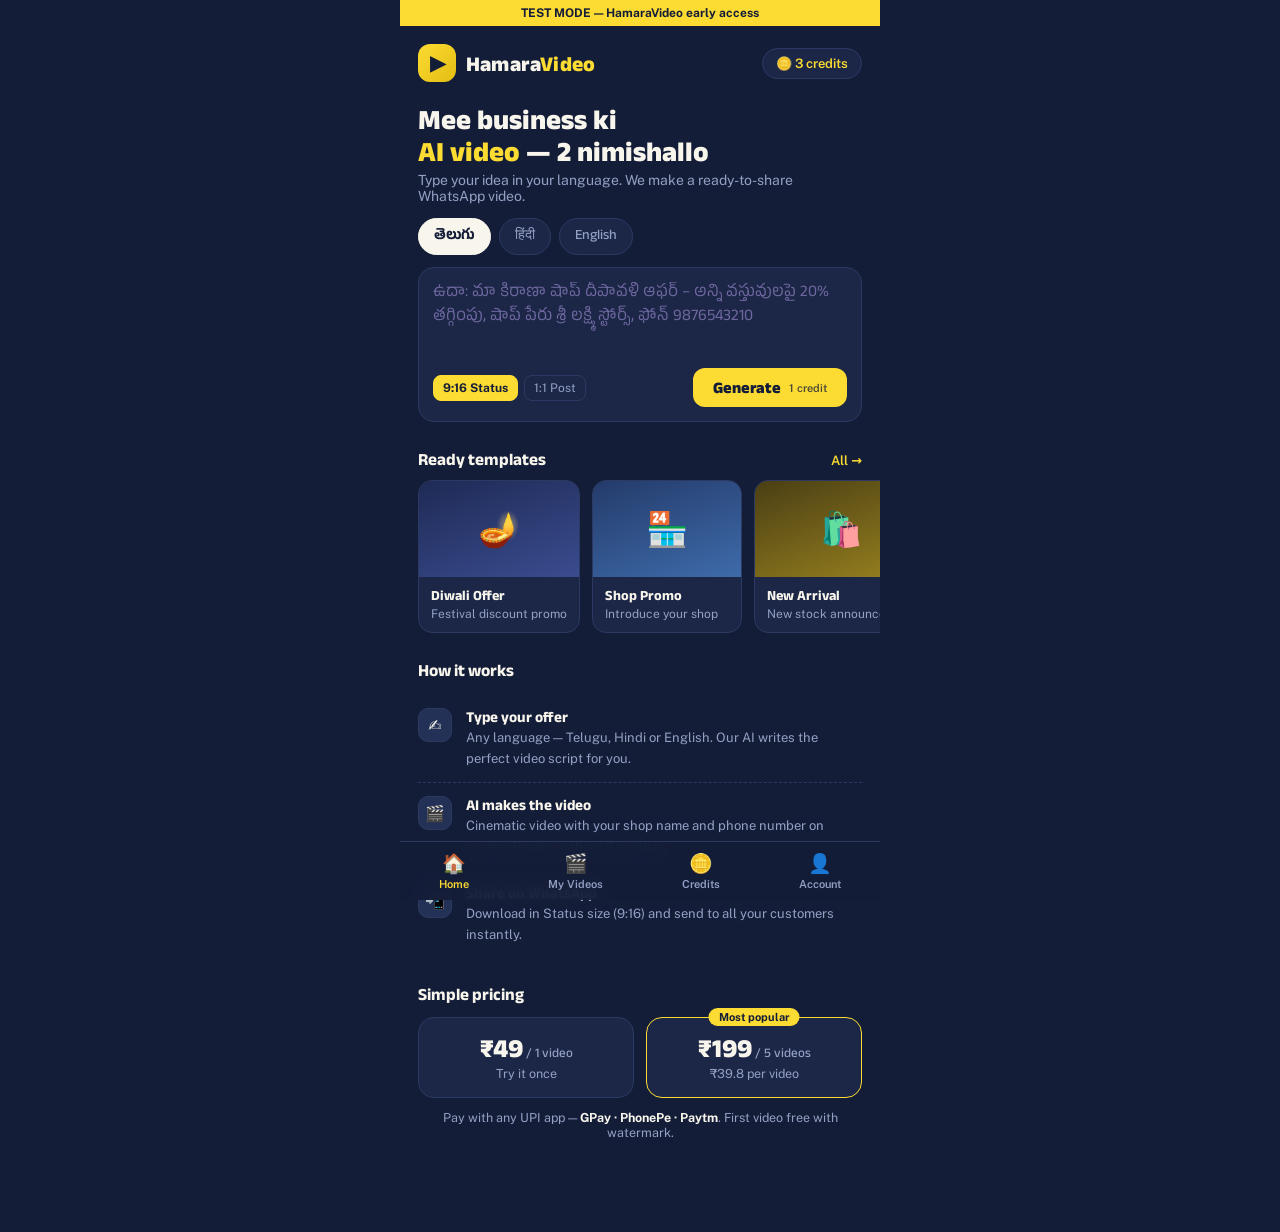
==== index.html @ abdea7fe "Wire real video generation: Fal.ai Kling proxy (submit/status), live UI flow with access gate" ====
<!DOCTYPE html>
<html lang="en">
<head>
<meta charset="UTF-8">
<meta name="viewport" content="width=device-width, initial-scale=1.0, viewport-fit=cover">
<title>HamaraVideo — AI videos for your business</title>
<meta name="description" content="Type in Telugu, Hindi or English. Get a ready promo video for your shop or festival offer. Pay per video with UPI.">
<link rel="preconnect" href="https://fonts.googleapis.com">
<link rel="preconnect" href="https://fonts.gstatic.com" crossorigin>
<link href="https://fonts.googleapis.com/css2?family=Anek+Latin:wght@500;700;800&family=Anek+Telugu:wght@500;700&family=Public+Sans:wght@400;500;600&display=swap" rel="stylesheet">
<style>
  :root{
    --ink:#141D38;        /* Big Stone */
    --card:#1C2747;       /* card surface */
    --card2:#243156;      /* raised surface */
    --marigold:#FCDB32;   /* Bright Sun - primary action */
    --rani:#FCDB32;       /* accent (Bright Sun) */
    --cream:#F8F6EC;      /* text on dark */
    --muted:#93A0C4;      /* secondary text */
    --line:#2C3A63;
    --radius:16px;
  }
  *{margin:0;padding:0;box-sizing:border-box}
  html{scroll-behavior:smooth}
  body{
    font-family:'Public Sans',system-ui,sans-serif;
    background:var(--ink);
    color:var(--cream);
    min-height:100vh;
    max-width:480px;
    margin:0 auto;
    padding-bottom:84px; /* space for bottom nav */
  }
  .display{font-family:'Anek Latin','Anek Telugu',sans-serif}

  /* ===== Header ===== */
  header{
    display:flex;align-items:center;justify-content:space-between;
    padding:18px 18px 8px;
  }
  .brand{display:flex;align-items:center;gap:10px}
  .brand-mark{
    width:38px;height:38px;border-radius:12px;
    background:linear-gradient(135deg,#FCDB32,#E3BE13);
    display:grid;place-items:center;
    font-family:'Anek Latin';font-weight:800;font-size:20px;color:var(--ink);
  }
  .brand h1{font-family:'Anek Latin';font-weight:800;font-size:21px;letter-spacing:.2px}
  .brand h1 span{color:var(--marigold)}
  .credits-pill{
    display:flex;align-items:center;gap:6px;
    background:var(--card);border:1px solid var(--line);
    border-radius:999px;padding:7px 13px;
    font-size:13px;font-weight:600;color:var(--marigold);
  }

  /* ===== Hero prompt ===== */
  .hero{padding:14px 18px 6px}
  .hero h2{
    font-family:'Anek Latin','Anek Telugu';font-weight:800;
    font-size:28px;line-height:1.15;margin-bottom:4px;
  }
  .hero h2 em{font-style:normal;color:var(--marigold)}
  .hero p.sub{color:var(--muted);font-size:14px;margin-bottom:14px}

  .lang-row{display:flex;gap:8px;margin-bottom:12px}
  .lang-chip{
    font-family:'Anek Telugu','Anek Latin';
    border:1px solid var(--line);background:var(--card);
    color:var(--muted);border-radius:999px;
    padding:7px 15px;font-size:14px;font-weight:500;cursor:pointer;
  }
  .lang-chip.active{
    background:var(--cream);color:var(--ink);border-color:var(--cream);font-weight:700;
  }

  .prompt-card{
    background:var(--card);border:1px solid var(--line);
    border-radius:var(--radius);padding:14px;
  }
  .prompt-card textarea{
    width:100%;background:transparent;border:none;outline:none;resize:none;
    color:var(--cream);font-family:'Anek Telugu','Public Sans';font-size:16px;
    min-height:74px;line-height:1.5;
  }
  .prompt-card textarea::placeholder{color:#6F68A0}
  .prompt-foot{display:flex;align-items:center;justify-content:space-between;margin-top:8px}
  .fmt-toggle{display:flex;gap:6px}
  .fmt{
    font-size:12px;color:var(--muted);border:1px solid var(--line);
    border-radius:8px;padding:5px 9px;cursor:pointer;
  }
  .fmt.active{color:var(--ink);background:var(--marigold);border-color:var(--marigold);font-weight:700}
  .gen-btn{
    display:flex;align-items:center;gap:8px;
    background:var(--marigold);color:var(--ink);
    font-family:'Anek Latin';font-weight:800;font-size:16px;
    border:none;border-radius:12px;padding:11px 20px;cursor:pointer;
  }
  .gen-btn small{font-family:'Public Sans';font-weight:600;font-size:11px;opacity:.75}

  /* ===== Templates ===== */
  .section-label{
    padding:22px 18px 10px;display:flex;align-items:baseline;justify-content:space-between;
  }
  .section-label h3{font-family:'Anek Latin';font-weight:700;font-size:17px}
  .section-label a{color:var(--rani);font-size:13px;text-decoration:none;font-weight:600}
  .tpl-scroll{
    display:flex;gap:12px;overflow-x:auto;padding:2px 18px 6px;
    scrollbar-width:none;
  }
  .tpl-scroll::-webkit-scrollbar{display:none}
  .tpl{
    min-width:150px;border-radius:14px;overflow:hidden;
    border:1px solid var(--line);background:var(--card);flex-shrink:0;
  }
  .tpl .thumb{
    height:96px;display:grid;place-items:center;font-size:34px;
  }
  .t-diwali .thumb{background:linear-gradient(160deg,#1E2A55,#3A4C8F)}
  .t-shop .thumb{background:linear-gradient(160deg,#243B6B,#3E6BAA)}
  .t-arrival .thumb{background:linear-gradient(160deg,#4A3F14,#9A831F)}
  .t-event .thumb{background:linear-gradient(160deg,#FCDB32,#DDB70F)}
  .tpl .info{padding:10px 12px}
  .tpl .info b{font-family:'Anek Latin';font-size:14px;font-weight:700;display:block}
  .tpl .info span{font-size:12px;color:var(--muted)}

  /* ===== How it works ===== */
  .steps{padding:6px 18px}
  .step{
    display:flex;gap:14px;align-items:flex-start;
    padding:13px 0;border-bottom:1px dashed var(--line);
  }
  .step:last-child{border-bottom:none}
  .step .dot{
    width:34px;height:34px;border-radius:10px;flex-shrink:0;
    background:var(--card2);border:1px solid var(--line);
    display:grid;place-items:center;font-size:16px;
  }
  .step b{font-family:'Anek Latin';font-size:15px;display:block;margin-bottom:2px}
  .step span{font-size:13px;color:var(--muted);line-height:1.45}

  /* ===== Pricing ===== */
  .price-wrap{padding:4px 18px 8px;display:grid;grid-template-columns:1fr 1fr;gap:12px}
  .price{
    background:var(--card);border:1px solid var(--line);
    border-radius:var(--radius);padding:16px 14px;text-align:center;position:relative;
  }
  .price.best{border-color:var(--marigold)}
  .price .tag{
    position:absolute;top:-10px;left:50%;transform:translateX(-50%);
    background:var(--marigold);color:var(--ink);font-size:11px;font-weight:700;
    border-radius:999px;padding:3px 10px;white-space:nowrap;
  }
  .price .amt{font-family:'Anek Latin';font-weight:800;font-size:26px}
  .price .amt small{font-size:13px;color:var(--muted);font-weight:500}
  .price p{font-size:12.5px;color:var(--muted);margin-top:4px}
  .upi-note{
    grid-column:1/-1;text-align:center;font-size:12.5px;color:var(--muted);
  }
  .upi-note b{color:var(--cream)}

  /* ===== Sample result mock ===== */
  .result-mock{margin:10px 18px 6px;background:var(--card);border:1px solid var(--line);border-radius:var(--radius);padding:14px}
  .result-mock .bar{
    height:8px;border-radius:99px;background:var(--card2);overflow:hidden;margin:10px 0 6px;
  }
  .result-mock .bar i{
    display:block;height:100%;width:64%;
    background:linear-gradient(90deg,#FCDB32,#E3BE13);
  }
  .result-mock b{font-family:'Anek Latin';font-size:15px}
  .result-mock span{font-size:12.5px;color:var(--muted)}

  /* ===== Bottom nav ===== */
  nav{
    position:fixed;bottom:0;left:50%;transform:translateX(-50%);
    width:100%;max-width:480px;
    background:rgba(20,29,56,.92);backdrop-filter:blur(10px);
    border-top:1px solid var(--line);
    display:flex;justify-content:space-around;padding:10px 0 max(10px, env(safe-area-inset-bottom));
  }
  nav a{
    color:var(--muted);text-decoration:none;font-size:11px;font-weight:600;
    display:flex;flex-direction:column;align-items:center;gap:3px;
  }
  nav a.active{color:var(--marigold)}
  nav a .ico{font-size:19px}

  .sample-banner{
    background:var(--marigold);color:var(--ink);text-align:center;
    font-size:12px;font-weight:700;padding:6px;
  }
</style>
</head>
<body>

<div class="sample-banner">TEST MODE — HamaraVideo early access</div>

<header>
  <div class="brand">
    <div class="brand-mark">▶</div>
    <h1>Hamara<span>Video</span></h1>
  </div>
  <div class="credits-pill">🪙 3 credits</div>
</header>

<section class="hero">
  <h2 class="display">Mee business ki<br><em>AI video</em> — 2 nimishallo</h2>
  <p class="sub">Type your idea in your language. We make a ready-to-share WhatsApp video.</p>

  <div class="lang-row">
    <button class="lang-chip active">తెలుగు</button>
    <button class="lang-chip">हिंदी</button>
    <button class="lang-chip">English</button>
  </div>

  <div class="prompt-card">
    <textarea id="prompt" placeholder="ఉదా: మా కిరాణా షాప్ దీపావళి ఆఫర్ – అన్ని వస్తువులపై 20% తగ్గింపు, షాప్ పేరు శ్రీ లక్ష్మి స్టోర్స్, ఫోన్ 9876543210"></textarea>
    <div class="prompt-foot">
      <div class="fmt-toggle">
        <span class="fmt active" data-ratio="9:16">9:16 Status</span>
        <span class="fmt" data-ratio="1:1">1:1 Post</span>
      </div>
      <button class="gen-btn" id="genBtn">Generate <small>1 credit</small></button>
    </div>
  </div>
</section>

<div class="section-label">
  <h3 class="display">Ready templates</h3>
  <a href="#">All →</a>
</div>
<div class="tpl-scroll">
  <div class="tpl t-diwali"><div class="thumb">🪔</div><div class="info"><b>Diwali Offer</b><span>Festival discount promo</span></div></div>
  <div class="tpl t-shop"><div class="thumb">🏪</div><div class="info"><b>Shop Promo</b><span>Introduce your shop</span></div></div>
  <div class="tpl t-arrival"><div class="thumb">🛍️</div><div class="info"><b>New Arrival</b><span>New stock announcement</span></div></div>
  <div class="tpl t-event"><div class="thumb">🎉</div><div class="info"><b>Event Invite</b><span>Function / opening invite</span></div></div>
</div>

<div class="section-label" id="resultLabel" style="display:none"><h3 class="display">Your video</h3></div>
<div class="result-mock" id="resultCard" style="display:none">
  <b id="rTitle">Generating…</b><br>
  <span id="rSub">Please keep this page open. Takes about 1–3 minutes.</span>
  <div class="bar" id="rBarWrap"><i id="rBar" style="width:5%"></i></div>
  <span id="rStep">Submitting…</span>
  <div id="rVideoWrap" style="display:none;margin-top:12px">
    <video id="rVideo" controls playsinline style="width:100%;border-radius:12px;background:#000"></video>
    <a id="rDownload" href="#" download target="_blank" style="display:block;text-align:center;margin-top:10px;background:var(--marigold);color:var(--ink);font-family:'Anek Latin';font-weight:800;border-radius:12px;padding:11px;text-decoration:none">⬇ Download video</a>
  </div>
</div>

<div class="section-label"><h3 class="display">How it works</h3></div>
<div class="steps">
  <div class="step"><div class="dot">✍️</div><div><b>Type your offer</b><span>Any language — Telugu, Hindi or English. Our AI writes the perfect video script for you.</span></div></div>
  <div class="step"><div class="dot">🎬</div><div><b>AI makes the video</b><span>Cinematic video with your shop name and phone number on screen. Ready in about 2 minutes.</span></div></div>
  <div class="step"><div class="dot">📲</div><div><b>Share on WhatsApp</b><span>Download in Status size (9:16) and send to all your customers instantly.</span></div></div>
</div>

<div class="section-label"><h3 class="display">Simple pricing</h3></div>
<div class="price-wrap">
  <div class="price">
    <div class="amt">₹49<small> / 1 video</small></div>
    <p>Try it once</p>
  </div>
  <div class="price best">
    <div class="tag">Most popular</div>
    <div class="amt">₹199<small> / 5 videos</small></div>
    <p>₹39.8 per video</p>
  </div>
  <div class="upi-note">Pay with any UPI app — <b>GPay · PhonePe · Paytm</b>. First video free with watermark.</div>
</div>

<nav>
  <a href="#" class="active"><span class="ico">🏠</span>Home</a>
  <a href="#"><span class="ico">🎬</span>My Videos</a>
  <a href="#"><span class="ico">🪙</span>Credits</a>
  <a href="#"><span class="ico">👤</span>Account</a>
</nav>

<script>
const PLACEHOLDERS = {
  te: "ఉదా: మా కిరాణా షాప్ దీపావళి ఆఫర్ – అన్ని వస్తువులపై 20% తగ్గింపు, షాప్ పేరు శ్రీ లక్ష్మి స్టోర్స్, ఫోన్ 9876543210",
  hi: "उदा: हमारी किराना दुकान का दिवाली ऑफर – सभी सामान पर 20% छूट, दुकान का नाम श्री लक्ष्मी स्टोर्स, फोन 9876543210",
  en: "e.g. Diwali offer at my kirana shop - 20% off on all items, shop name Sri Lakshmi Stores, phone 9876543210"
};
const langChips = document.querySelectorAll('.lang-chip');
langChips.forEach((c,i)=>{
  c.addEventListener('click',()=>{
    langChips.forEach(x=>x.classList.remove('active'));
    c.classList.add('active');
    document.getElementById('prompt').placeholder = PLACEHOLDERS[['te','hi','en'][i]];
  });
});

let ratio = '9:16';
document.querySelectorAll('.fmt').forEach(f=>{
  f.addEventListener('click',()=>{
    document.querySelectorAll('.fmt').forEach(x=>x.classList.remove('active'));
    f.classList.add('active');
    ratio = f.dataset.ratio;
  });
});

function getAccess(){
  let a = localStorage.getItem('hv_access') || '';
  if(!a){
    a = prompt('Enter test access code:') || '';
    if(a) localStorage.setItem('hv_access', a.trim());
  }
  return (a||'').trim();
}

const genBtn = document.getElementById('genBtn');
let polling = null;

async function startGeneration(){
  const promptText = document.getElementById('prompt').value.trim();
  if(promptText.length < 5){ alert('Please describe your video first.'); return; }
  const access = getAccess();
  if(!access){ return; }

  genBtn.disabled = true; genBtn.style.opacity = .6;
  document.getElementById('resultLabel').style.display='flex';
  const card = document.getElementById('resultCard');
  card.style.display='block';
  card.scrollIntoView({behavior:'smooth'});
  document.getElementById('rVideoWrap').style.display='none';
  document.getElementById('rBarWrap').style.display='block';
  document.getElementById('rTitle').textContent='Generating your video…';
  document.getElementById('rSub').textContent='Please keep this page open. Takes about 1–3 minutes.';
  setStep('Submitting…', 8);

  try{
    const res = await fetch('api/video-proxy.php?action=submit',{
      method:'POST', headers:{'Content-Type':'application/json'},
      body: JSON.stringify({prompt: promptText, aspect_ratio: ratio, access})
    });
    const j = await res.json();
    if(!res.ok || !j.request_id){
      if(res.status===403){ localStorage.removeItem('hv_access'); }
      throw new Error(j.error || 'Submit failed');
    }
    pollStatus(j.request_id, access, Date.now());
  }catch(e){
    fail(e.message);
  }
}

function setStep(text, pct){
  document.getElementById('rStep').textContent = text;
  document.getElementById('rBar').style.width = Math.min(pct,96)+'%';
}

function pollStatus(rid, access, startedAt){
  let ticks = 0;
  polling = setInterval(async ()=>{
    ticks++;
    try{
      const res = await fetch('api/video-proxy.php?action=status&request_id='+encodeURIComponent(rid)+'&access='+encodeURIComponent(access));
      const j = await res.json();
      const mins = Math.floor((Date.now()-startedAt)/60000);
      if(j.status==='COMPLETED'){
        clearInterval(polling);
        if(j.video_url){ showVideo(j.video_url); }
        else { fail('Video ready but URL missing. Contact support.'); console.log(j.result); }
      } else if(j.status==='FAILED' || j.status==='ERROR'){
        clearInterval(polling);
        fail('Generation failed. Your credit will be restored.');
      } else if(j.status==='IN_QUEUE'){
        setStep('Waiting in queue'+(j.queue_position!=null?' · position '+j.queue_position:'')+'…', 15+ticks);
      } else {
        setStep('Creating scenes… ('+(mins>0?mins+' min':'few seconds')+')', 30+ticks*2);
      }
    }catch(e){ /* transient network error - keep polling */ }
  }, 5000);
}

function showVideo(url){
  setStep('Done!', 100);
  document.getElementById('rTitle').textContent='Your video is ready 🎉';
  document.getElementById('rSub').textContent='Download and share it on WhatsApp.';
  document.getElementById('rBarWrap').style.display='none';
  const v = document.getElementById('rVideo');
  v.src = url;
  document.getElementById('rDownload').href = url;
  document.getElementById('rVideoWrap').style.display='block';
  genBtn.disabled=false; genBtn.style.opacity=1;
}

function fail(msg){
  document.getElementById('rTitle').textContent='Something went wrong';
  document.getElementById('rSub').textContent=msg;
  setStep('Failed', 0);
  genBtn.disabled=false; genBtn.style.opacity=1;
}

genBtn.addEventListener('click', startGeneration);
</script>
</body>
</html>
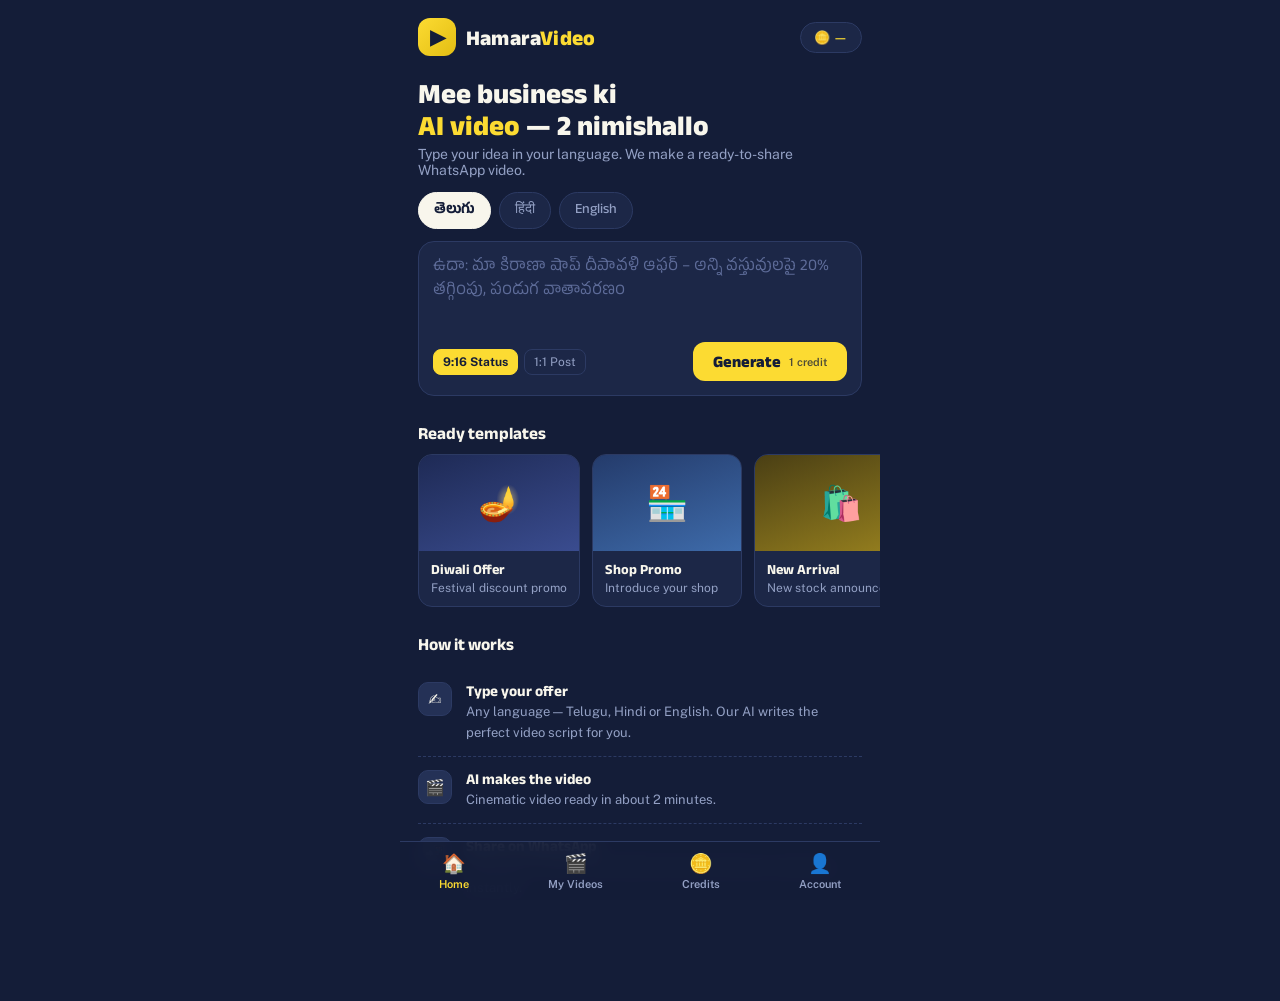
==== commit 9fdfc691: "Full platform: mobile+PIN accounts, credits, job history, Razorpay checkout, tabbed app UI" ====
--- a/index.html
+++ b/index.html
@@ -8,13 +8,13 @@
 <link rel="preconnect" href="https://fonts.googleapis.com">
 <link rel="preconnect" href="https://fonts.gstatic.com" crossorigin>
 <link href="https://fonts.googleapis.com/css2?family=Anek+Latin:wght@500;700;800&family=Anek+Telugu:wght@500;700&family=Public+Sans:wght@400;500;600&display=swap" rel="stylesheet">
+<script src="https://checkout.razorpay.com/v1/checkout.js"></script>
 <style>
   :root{
     --ink:#141D38;        /* Big Stone */
     --card:#1C2747;       /* card surface */
     --card2:#243156;      /* raised surface */
     --marigold:#FCDB32;   /* Bright Sun - primary action */
-    --rani:#FCDB32;       /* accent (Bright Sun) */
     --cream:#F8F6EC;      /* text on dark */
     --muted:#93A0C4;      /* secondary text */
     --line:#2C3A63;
@@ -24,99 +24,43 @@
   html{scroll-behavior:smooth}
   body{
     font-family:'Public Sans',system-ui,sans-serif;
-    background:var(--ink);
-    color:var(--cream);
-    min-height:100vh;
-    max-width:480px;
-    margin:0 auto;
-    padding-bottom:84px; /* space for bottom nav */
+    background:var(--ink);color:var(--cream);
+    min-height:100vh;max-width:480px;margin:0 auto;padding-bottom:84px;
   }
   .display{font-family:'Anek Latin','Anek Telugu',sans-serif}
 
-  /* ===== Header ===== */
-  header{
-    display:flex;align-items:center;justify-content:space-between;
-    padding:18px 18px 8px;
-  }
+  header{display:flex;align-items:center;justify-content:space-between;padding:18px 18px 8px}
   .brand{display:flex;align-items:center;gap:10px}
-  .brand-mark{
-    width:38px;height:38px;border-radius:12px;
-    background:linear-gradient(135deg,#FCDB32,#E3BE13);
-    display:grid;place-items:center;
-    font-family:'Anek Latin';font-weight:800;font-size:20px;color:var(--ink);
-  }
+  .brand-mark{width:38px;height:38px;border-radius:12px;background:linear-gradient(135deg,#FCDB32,#E3BE13);display:grid;place-items:center;font-family:'Anek Latin';font-weight:800;font-size:20px;color:var(--ink)}
   .brand h1{font-family:'Anek Latin';font-weight:800;font-size:21px;letter-spacing:.2px}
   .brand h1 span{color:var(--marigold)}
-  .credits-pill{
-    display:flex;align-items:center;gap:6px;
-    background:var(--card);border:1px solid var(--line);
-    border-radius:999px;padding:7px 13px;
-    font-size:13px;font-weight:600;color:var(--marigold);
-  }
-
-  /* ===== Hero prompt ===== */
+  .credits-pill{display:flex;align-items:center;gap:6px;background:var(--card);border:1px solid var(--line);border-radius:999px;padding:7px 13px;font-size:13px;font-weight:600;color:var(--marigold);cursor:pointer}
+
   .hero{padding:14px 18px 6px}
-  .hero h2{
-    font-family:'Anek Latin','Anek Telugu';font-weight:800;
-    font-size:28px;line-height:1.15;margin-bottom:4px;
-  }
+  .hero h2{font-family:'Anek Latin','Anek Telugu';font-weight:800;font-size:28px;line-height:1.15;margin-bottom:4px}
   .hero h2 em{font-style:normal;color:var(--marigold)}
   .hero p.sub{color:var(--muted);font-size:14px;margin-bottom:14px}
 
   .lang-row{display:flex;gap:8px;margin-bottom:12px}
-  .lang-chip{
-    font-family:'Anek Telugu','Anek Latin';
-    border:1px solid var(--line);background:var(--card);
-    color:var(--muted);border-radius:999px;
-    padding:7px 15px;font-size:14px;font-weight:500;cursor:pointer;
-  }
-  .lang-chip.active{
-    background:var(--cream);color:var(--ink);border-color:var(--cream);font-weight:700;
-  }
-
-  .prompt-card{
-    background:var(--card);border:1px solid var(--line);
-    border-radius:var(--radius);padding:14px;
-  }
-  .prompt-card textarea{
-    width:100%;background:transparent;border:none;outline:none;resize:none;
-    color:var(--cream);font-family:'Anek Telugu','Public Sans';font-size:16px;
-    min-height:74px;line-height:1.5;
-  }
-  .prompt-card textarea::placeholder{color:#6F68A0}
+  .lang-chip{font-family:'Anek Telugu','Anek Latin';border:1px solid var(--line);background:var(--card);color:var(--muted);border-radius:999px;padding:7px 15px;font-size:14px;font-weight:500;cursor:pointer}
+  .lang-chip.active{background:var(--cream);color:var(--ink);border-color:var(--cream);font-weight:700}
+
+  .prompt-card{background:var(--card);border:1px solid var(--line);border-radius:var(--radius);padding:14px}
+  .prompt-card textarea{width:100%;background:transparent;border:none;outline:none;resize:none;color:var(--cream);font-family:'Anek Telugu','Public Sans';font-size:16px;min-height:74px;line-height:1.5}
+  .prompt-card textarea::placeholder{color:#5E6C99}
   .prompt-foot{display:flex;align-items:center;justify-content:space-between;margin-top:8px}
   .fmt-toggle{display:flex;gap:6px}
-  .fmt{
-    font-size:12px;color:var(--muted);border:1px solid var(--line);
-    border-radius:8px;padding:5px 9px;cursor:pointer;
-  }
+  .fmt{font-size:12px;color:var(--muted);border:1px solid var(--line);border-radius:8px;padding:5px 9px;cursor:pointer}
   .fmt.active{color:var(--ink);background:var(--marigold);border-color:var(--marigold);font-weight:700}
-  .gen-btn{
-    display:flex;align-items:center;gap:8px;
-    background:var(--marigold);color:var(--ink);
-    font-family:'Anek Latin';font-weight:800;font-size:16px;
-    border:none;border-radius:12px;padding:11px 20px;cursor:pointer;
-  }
+  .gen-btn{display:flex;align-items:center;gap:8px;background:var(--marigold);color:var(--ink);font-family:'Anek Latin';font-weight:800;font-size:16px;border:none;border-radius:12px;padding:11px 20px;cursor:pointer}
   .gen-btn small{font-family:'Public Sans';font-weight:600;font-size:11px;opacity:.75}
 
-  /* ===== Templates ===== */
-  .section-label{
-    padding:22px 18px 10px;display:flex;align-items:baseline;justify-content:space-between;
-  }
+  .section-label{padding:22px 18px 10px;display:flex;align-items:baseline;justify-content:space-between}
   .section-label h3{font-family:'Anek Latin';font-weight:700;font-size:17px}
-  .section-label a{color:var(--rani);font-size:13px;text-decoration:none;font-weight:600}
-  .tpl-scroll{
-    display:flex;gap:12px;overflow-x:auto;padding:2px 18px 6px;
-    scrollbar-width:none;
-  }
+  .tpl-scroll{display:flex;gap:12px;overflow-x:auto;padding:2px 18px 6px;scrollbar-width:none}
   .tpl-scroll::-webkit-scrollbar{display:none}
-  .tpl{
-    min-width:150px;border-radius:14px;overflow:hidden;
-    border:1px solid var(--line);background:var(--card);flex-shrink:0;
-  }
-  .tpl .thumb{
-    height:96px;display:grid;place-items:center;font-size:34px;
-  }
+  .tpl{min-width:150px;border-radius:14px;overflow:hidden;border:1px solid var(--line);background:var(--card);flex-shrink:0;cursor:pointer}
+  .tpl .thumb{height:96px;display:grid;place-items:center;font-size:34px}
   .t-diwali .thumb{background:linear-gradient(160deg,#1E2A55,#3A4C8F)}
   .t-shop .thumb{background:linear-gradient(160deg,#243B6B,#3E6BAA)}
   .t-arrival .thumb{background:linear-gradient(160deg,#4A3F14,#9A831F)}
@@ -125,86 +69,77 @@
   .tpl .info b{font-family:'Anek Latin';font-size:14px;font-weight:700;display:block}
   .tpl .info span{font-size:12px;color:var(--muted)}
 
-  /* ===== How it works ===== */
   .steps{padding:6px 18px}
-  .step{
-    display:flex;gap:14px;align-items:flex-start;
-    padding:13px 0;border-bottom:1px dashed var(--line);
-  }
+  .step{display:flex;gap:14px;align-items:flex-start;padding:13px 0;border-bottom:1px dashed var(--line)}
   .step:last-child{border-bottom:none}
-  .step .dot{
-    width:34px;height:34px;border-radius:10px;flex-shrink:0;
-    background:var(--card2);border:1px solid var(--line);
-    display:grid;place-items:center;font-size:16px;
-  }
+  .step .dot{width:34px;height:34px;border-radius:10px;flex-shrink:0;background:var(--card2);border:1px solid var(--line);display:grid;place-items:center;font-size:16px}
   .step b{font-family:'Anek Latin';font-size:15px;display:block;margin-bottom:2px}
   .step span{font-size:13px;color:var(--muted);line-height:1.45}
 
-  /* ===== Pricing ===== */
   .price-wrap{padding:4px 18px 8px;display:grid;grid-template-columns:1fr 1fr;gap:12px}
-  .price{
-    background:var(--card);border:1px solid var(--line);
-    border-radius:var(--radius);padding:16px 14px;text-align:center;position:relative;
-  }
+  .price{background:var(--card);border:1px solid var(--line);border-radius:var(--radius);padding:16px 14px;text-align:center;position:relative;cursor:pointer}
   .price.best{border-color:var(--marigold)}
-  .price .tag{
-    position:absolute;top:-10px;left:50%;transform:translateX(-50%);
-    background:var(--marigold);color:var(--ink);font-size:11px;font-weight:700;
-    border-radius:999px;padding:3px 10px;white-space:nowrap;
-  }
+  .price .tag{position:absolute;top:-10px;left:50%;transform:translateX(-50%);background:var(--marigold);color:var(--ink);font-size:11px;font-weight:700;border-radius:999px;padding:3px 10px;white-space:nowrap}
   .price .amt{font-family:'Anek Latin';font-weight:800;font-size:26px}
   .price .amt small{font-size:13px;color:var(--muted);font-weight:500}
   .price p{font-size:12.5px;color:var(--muted);margin-top:4px}
-  .upi-note{
-    grid-column:1/-1;text-align:center;font-size:12.5px;color:var(--muted);
-  }
+  .price .buy{margin-top:10px;background:var(--marigold);color:var(--ink);border:none;border-radius:10px;font-family:'Anek Latin';font-weight:800;font-size:14px;padding:9px 0;width:100%;cursor:pointer}
+  .upi-note{grid-column:1/-1;text-align:center;font-size:12.5px;color:var(--muted)}
   .upi-note b{color:var(--cream)}
 
-  /* ===== Sample result mock ===== */
   .result-mock{margin:10px 18px 6px;background:var(--card);border:1px solid var(--line);border-radius:var(--radius);padding:14px}
-  .result-mock .bar{
-    height:8px;border-radius:99px;background:var(--card2);overflow:hidden;margin:10px 0 6px;
-  }
-  .result-mock .bar i{
-    display:block;height:100%;width:64%;
-    background:linear-gradient(90deg,#FCDB32,#E3BE13);
-  }
+  .result-mock .bar{height:8px;border-radius:99px;background:var(--card2);overflow:hidden;margin:10px 0 6px}
+  .result-mock .bar i{display:block;height:100%;width:5%;background:linear-gradient(90deg,#FCDB32,#E3BE13)}
   .result-mock b{font-family:'Anek Latin';font-size:15px}
   .result-mock span{font-size:12.5px;color:var(--muted)}
 
-  /* ===== Bottom nav ===== */
-  nav{
-    position:fixed;bottom:0;left:50%;transform:translateX(-50%);
-    width:100%;max-width:480px;
-    background:rgba(20,29,56,.92);backdrop-filter:blur(10px);
-    border-top:1px solid var(--line);
-    display:flex;justify-content:space-around;padding:10px 0 max(10px, env(safe-area-inset-bottom));
-  }
-  nav a{
-    color:var(--muted);text-decoration:none;font-size:11px;font-weight:600;
-    display:flex;flex-direction:column;align-items:center;gap:3px;
-  }
+  .job{margin:0 18px 12px;background:var(--card);border:1px solid var(--line);border-radius:var(--radius);padding:13px}
+  .job b{font-family:'Anek Latin';font-size:14px;display:block;margin-bottom:2px;word-break:break-word}
+  .job span{font-size:12px;color:var(--muted)}
+  .job a{display:inline-block;margin-top:8px;background:var(--marigold);color:var(--ink);font-family:'Anek Latin';font-weight:800;font-size:13px;border-radius:9px;padding:7px 14px;text-decoration:none}
+  .job .st-FAILED{color:#FF8A8A}
+  .empty{margin:0 18px;color:var(--muted);font-size:14px;text-align:center;padding:30px 10px}
+
+  .acct{margin:0 18px;background:var(--card);border:1px solid var(--line);border-radius:var(--radius);padding:16px}
+  .acct .row{display:flex;justify-content:space-between;padding:9px 0;border-bottom:1px dashed var(--line);font-size:14px}
+  .acct .row:last-child{border-bottom:none}
+  .acct .row span{color:var(--muted)}
+  .btn-line{display:block;margin:14px 18px 0;background:transparent;border:1px solid var(--line);color:var(--cream);border-radius:12px;font-family:'Anek Latin';font-weight:700;font-size:15px;padding:12px 0;width:calc(100% - 36px);cursor:pointer;text-align:center}
+
+  nav{position:fixed;bottom:0;left:50%;transform:translateX(-50%);width:100%;max-width:480px;background:rgba(20,29,56,.92);backdrop-filter:blur(10px);border-top:1px solid var(--line);display:flex;justify-content:space-around;padding:10px 0 max(10px, env(safe-area-inset-bottom))}
+  nav a{color:var(--muted);text-decoration:none;font-size:11px;font-weight:600;display:flex;flex-direction:column;align-items:center;gap:3px;cursor:pointer}
   nav a.active{color:var(--marigold)}
   nav a .ico{font-size:19px}
 
-  .sample-banner{
-    background:var(--marigold);color:var(--ink);text-align:center;
-    font-size:12px;font-weight:700;padding:6px;
-  }
+  .view{display:none}
+  .view.active{display:block}
+
+  /* auth overlay */
+  .overlay{position:fixed;inset:0;background:rgba(10,14,28,.8);backdrop-filter:blur(4px);display:none;align-items:flex-end;justify-content:center;z-index:50}
+  .overlay.open{display:flex}
+  .sheet{width:100%;max-width:480px;background:var(--ink);border-top:1px solid var(--line);border-radius:22px 22px 0 0;padding:22px 20px calc(22px + env(safe-area-inset-bottom))}
+  .sheet h3{font-family:'Anek Latin';font-weight:800;font-size:20px;margin-bottom:4px}
+  .sheet p{color:var(--muted);font-size:13.5px;margin-bottom:14px}
+  .sheet input{width:100%;background:var(--card);border:1px solid var(--line);border-radius:12px;color:var(--cream);font-size:16px;padding:13px 14px;margin-bottom:10px;outline:none}
+  .sheet input:focus{border-color:var(--marigold)}
+  .sheet .primary{width:100%;background:var(--marigold);color:var(--ink);border:none;border-radius:12px;font-family:'Anek Latin';font-weight:800;font-size:16px;padding:13px 0;cursor:pointer;margin-top:4px}
+  .sheet .switch{text-align:center;margin-top:12px;font-size:13.5px;color:var(--muted)}
+  .sheet .switch a{color:var(--marigold);cursor:pointer;font-weight:600}
+  .sheet .err{color:#FF8A8A;font-size:13px;margin-bottom:8px;display:none}
 </style>
 </head>
 <body>
-
-<div class="sample-banner">TEST MODE — HamaraVideo early access</div>
 
 <header>
   <div class="brand">
     <div class="brand-mark">▶</div>
     <h1>Hamara<span>Video</span></h1>
   </div>
-  <div class="credits-pill">🪙 3 credits</div>
+  <div class="credits-pill" id="creditsPill" onclick="showView('credits')">🪙 —</div>
 </header>
 
+<!-- ============ HOME ============ -->
+<div class="view active" id="view-home">
 <section class="hero">
   <h2 class="display">Mee business ki<br><em>AI video</em> — 2 nimishallo</h2>
   <p class="sub">Type your idea in your language. We make a ready-to-share WhatsApp video.</p>
@@ -216,7 +151,7 @@
   </div>
 
   <div class="prompt-card">
-    <textarea id="prompt" placeholder="ఉదా: మా కిరాణా షాప్ దీపావళి ఆఫర్ – అన్ని వస్తువులపై 20% తగ్గింపు, షాప్ పేరు శ్రీ లక్ష్మి స్టోర్స్, ఫోన్ 9876543210"></textarea>
+    <textarea id="prompt" placeholder="ఉదా: మా కిరాణా షాప్ దీపావళి ఆఫర్ – అన్ని వస్తువులపై 20% తగ్గింపు, పండుగ వాతావరణం"></textarea>
     <div class="prompt-foot">
       <div class="fmt-toggle">
         <span class="fmt active" data-ratio="9:16">9:16 Status</span>
@@ -227,22 +162,11 @@
   </div>
 </section>
 
-<div class="section-label">
-  <h3 class="display">Ready templates</h3>
-  <a href="#">All →</a>
-</div>
-<div class="tpl-scroll">
-  <div class="tpl t-diwali"><div class="thumb">🪔</div><div class="info"><b>Diwali Offer</b><span>Festival discount promo</span></div></div>
-  <div class="tpl t-shop"><div class="thumb">🏪</div><div class="info"><b>Shop Promo</b><span>Introduce your shop</span></div></div>
-  <div class="tpl t-arrival"><div class="thumb">🛍️</div><div class="info"><b>New Arrival</b><span>New stock announcement</span></div></div>
-  <div class="tpl t-event"><div class="thumb">🎉</div><div class="info"><b>Event Invite</b><span>Function / opening invite</span></div></div>
-</div>
-
 <div class="section-label" id="resultLabel" style="display:none"><h3 class="display">Your video</h3></div>
 <div class="result-mock" id="resultCard" style="display:none">
   <b id="rTitle">Generating…</b><br>
   <span id="rSub">Please keep this page open. Takes about 1–3 minutes.</span>
-  <div class="bar" id="rBarWrap"><i id="rBar" style="width:5%"></i></div>
+  <div class="bar" id="rBarWrap"><i id="rBar"></i></div>
   <span id="rStep">Submitting…</span>
   <div id="rVideoWrap" style="display:none;margin-top:12px">
     <video id="rVideo" controls playsinline style="width:100%;border-radius:12px;background:#000"></video>
@@ -250,152 +174,344 @@
   </div>
 </div>
 
+<div class="section-label"><h3 class="display">Ready templates</h3></div>
+<div class="tpl-scroll">
+  <div class="tpl t-diwali" data-fill="Diwali festival offer at my shop, glowing diyas, festive decorations, warm celebration mood"><div class="thumb">🪔</div><div class="info"><b>Diwali Offer</b><span>Festival discount promo</span></div></div>
+  <div class="tpl t-shop" data-fill="Grand promo video of my shop, welcoming entrance, happy customers browsing, bright modern interior"><div class="thumb">🏪</div><div class="info"><b>Shop Promo</b><span>Introduce your shop</span></div></div>
+  <div class="tpl t-arrival" data-fill="New stock arrival at my store, fresh products beautifully displayed, exciting reveal, premium feel"><div class="thumb">🛍️</div><div class="info"><b>New Arrival</b><span>New stock announcement</span></div></div>
+  <div class="tpl t-event" data-fill="Grand opening celebration invitation, ribbon cutting, flowers, festive crowd, joyful atmosphere"><div class="thumb">🎉</div><div class="info"><b>Event Invite</b><span>Function / opening invite</span></div></div>
+</div>
+
 <div class="section-label"><h3 class="display">How it works</h3></div>
 <div class="steps">
   <div class="step"><div class="dot">✍️</div><div><b>Type your offer</b><span>Any language — Telugu, Hindi or English. Our AI writes the perfect video script for you.</span></div></div>
-  <div class="step"><div class="dot">🎬</div><div><b>AI makes the video</b><span>Cinematic video with your shop name and phone number on screen. Ready in about 2 minutes.</span></div></div>
+  <div class="step"><div class="dot">🎬</div><div><b>AI makes the video</b><span>Cinematic video ready in about 2 minutes.</span></div></div>
   <div class="step"><div class="dot">📲</div><div><b>Share on WhatsApp</b><span>Download in Status size (9:16) and send to all your customers instantly.</span></div></div>
 </div>
-
-<div class="section-label"><h3 class="display">Simple pricing</h3></div>
-<div class="price-wrap">
-  <div class="price">
-    <div class="amt">₹49<small> / 1 video</small></div>
-    <p>Try it once</p>
-  </div>
-  <div class="price best">
-    <div class="tag">Most popular</div>
-    <div class="amt">₹199<small> / 5 videos</small></div>
-    <p>₹39.8 per video</p>
-  </div>
-  <div class="upi-note">Pay with any UPI app — <b>GPay · PhonePe · Paytm</b>. First video free with watermark.</div>
+</div>
+
+<!-- ============ MY VIDEOS ============ -->
+<div class="view" id="view-videos">
+  <div class="section-label"><h3 class="display">My videos</h3></div>
+  <div id="jobsList"><div class="empty">Login to see your videos.</div></div>
+</div>
+
+<!-- ============ CREDITS ============ -->
+<div class="view" id="view-credits">
+  <div class="section-label"><h3 class="display">Buy credits</h3></div>
+  <div class="price-wrap">
+    <div class="price" data-pack="single">
+      <div class="amt">₹49<small> / 1 video</small></div>
+      <p>Try it once</p>
+      <button class="buy">Buy</button>
+    </div>
+    <div class="price best" data-pack="pack5">
+      <div class="tag">Most popular</div>
+      <div class="amt">₹199<small> / 5 videos</small></div>
+      <p>₹39.8 per video</p>
+      <button class="buy">Buy</button>
+    </div>
+    <div class="price" data-pack="pack15" style="grid-column:1/-1">
+      <div class="amt">₹499<small> / 15 videos</small></div>
+      <p>₹33.3 per video — best value</p>
+      <button class="buy">Buy</button>
+    </div>
+    <div class="upi-note">Pay with any UPI app — <b>GPay · PhonePe · Paytm</b> — or card / netbanking. Secured by Razorpay.</div>
+  </div>
+</div>
+
+<!-- ============ ACCOUNT ============ -->
+<div class="view" id="view-account">
+  <div class="section-label"><h3 class="display">Account</h3></div>
+  <div class="acct" id="acctBox"><div class="empty">Not logged in.</div></div>
+  <button class="btn-line" id="logoutBtn" style="display:none">Log out</button>
+  <div style="margin:20px 18px 0;font-size:12.5px;color:var(--muted);line-height:1.7">
+    <a href="terms.html" style="color:var(--marigold)">Terms</a> ·
+    <a href="privacy.html" style="color:var(--marigold)">Privacy</a> ·
+    <a href="refund-policy.html" style="color:var(--marigold)">Refunds</a> ·
+    <a href="contact.html" style="color:var(--marigold)">Contact</a>
+  </div>
 </div>
 
 <nav>
-  <a href="#" class="active"><span class="ico">🏠</span>Home</a>
-  <a href="#"><span class="ico">🎬</span>My Videos</a>
-  <a href="#"><span class="ico">🪙</span>Credits</a>
-  <a href="#"><span class="ico">👤</span>Account</a>
+  <a data-view="home" class="active"><span class="ico">🏠</span>Home</a>
+  <a data-view="videos"><span class="ico">🎬</span>My Videos</a>
+  <a data-view="credits"><span class="ico">🪙</span>Credits</a>
+  <a data-view="account"><span class="ico">👤</span>Account</a>
 </nav>
 
+<!-- ============ AUTH SHEET ============ -->
+<div class="overlay" id="authOverlay">
+  <div class="sheet">
+    <div id="loginPane">
+      <h3 class="display">Welcome back</h3>
+      <p>Login with your mobile number and PIN.</p>
+      <div class="err" id="loginErr"></div>
+      <input id="loginMobile" type="tel" maxlength="10" placeholder="Mobile number">
+      <input id="loginPin" type="password" inputmode="numeric" maxlength="6" placeholder="PIN">
+      <button class="primary" id="loginBtn">Login</button>
+      <div class="switch">New here? <a id="toRegister">Create account — 1 free video</a></div>
+    </div>
+    <div id="registerPane" style="display:none">
+      <h3 class="display">Create account</h3>
+      <p>Get 1 free video credit on signup.</p>
+      <div class="err" id="regErr"></div>
+      <input id="regName" type="text" placeholder="Your name / shop name">
+      <input id="regMobile" type="tel" maxlength="10" placeholder="Mobile number">
+      <input id="regPin" type="password" inputmode="numeric" maxlength="6" placeholder="Create a 4-6 digit PIN">
+      <button class="primary" id="regBtn">Create account</button>
+      <div class="switch">Already have an account? <a id="toLogin">Login</a></div>
+    </div>
+  </div>
+</div>
+
 <script>
+/* ---------- state ---------- */
+let token = localStorage.getItem('hv_token') || '';
+let user = null;
+let ratio = '9:16';
+let polling = null;
+
+const $ = id => document.getElementById(id);
+
+/* ---------- views ---------- */
+function showView(v){
+  document.querySelectorAll('.view').forEach(x=>x.classList.remove('active'));
+  $('view-'+v).classList.add('active');
+  document.querySelectorAll('nav a').forEach(a=>a.classList.toggle('active', a.dataset.view===v));
+  if(v==='videos') loadHistory();
+  window.scrollTo({top:0});
+}
+document.querySelectorAll('nav a').forEach(a=>a.addEventListener('click',()=>showView(a.dataset.view)));
+
+/* ---------- auth ---------- */
+function openAuth(){ $('authOverlay').classList.add('open'); }
+function closeAuth(){ $('authOverlay').classList.remove('open'); }
+$('authOverlay').addEventListener('click',e=>{ if(e.target===$('authOverlay')) closeAuth(); });
+$('toRegister').onclick=()=>{ $('loginPane').style.display='none'; $('registerPane').style.display='block'; };
+$('toLogin').onclick=()=>{ $('registerPane').style.display='none'; $('loginPane').style.display='block'; };
+
+function setUser(u, t){
+  user = u; if(t){ token = t; localStorage.setItem('hv_token', t); }
+  $('creditsPill').textContent = '🪙 ' + u.credits + ' credits';
+  $('acctBox').innerHTML =
+    '<div class="row"><span>Name</span><b>'+esc(u.name)+'</b></div>'+
+    '<div class="row"><span>Mobile</span><b>'+esc(u.mobile)+'</b></div>'+
+    '<div class="row"><span>Credits</span><b>'+u.credits+'</b></div>';
+  $('logoutBtn').style.display='block';
+}
+function esc(s){ return String(s).replace(/[&<>"]/g, c=>({'&':'&amp;','<':'&lt;','>':'&gt;','"':'&quot;'}[c])); }
+
+async function refreshMe(){
+  if(!token) return;
+  try{
+    const r = await fetch('api/auth.php?action=me',{headers:{'Authorization':'Bearer '+token}});
+    const j = await r.json();
+    if(r.ok && j.user){ setUser(j.user); }
+    else { token=''; localStorage.removeItem('hv_token'); }
+  }catch(e){}
+}
+
+$('loginBtn').onclick = async ()=>{
+  $('loginErr').style.display='none';
+  try{
+    const r = await fetch('api/auth.php?action=login',{method:'POST',headers:{'Content-Type':'application/json'},
+      body:JSON.stringify({mobile:$('loginMobile').value, pin:$('loginPin').value})});
+    const j = await r.json();
+    if(!r.ok) throw new Error(j.error||'Login failed');
+    setUser(j.user, j.token); closeAuth();
+  }catch(e){ $('loginErr').textContent=e.message; $('loginErr').style.display='block'; }
+};
+
+$('regBtn').onclick = async ()=>{
+  $('regErr').style.display='none';
+  try{
+    const r = await fetch('api/auth.php?action=register',{method:'POST',headers:{'Content-Type':'application/json'},
+      body:JSON.stringify({name:$('regName').value, mobile:$('regMobile').value, pin:$('regPin').value})});
+    const j = await r.json();
+    if(!r.ok) throw new Error(j.error||'Could not create account');
+    setUser(j.user, j.token); closeAuth();
+  }catch(e){ $('regErr').textContent=e.message; $('regErr').style.display='block'; }
+};
+
+$('logoutBtn').onclick = ()=>{
+  token=''; user=null; localStorage.removeItem('hv_token');
+  $('creditsPill').textContent='🪙 —';
+  $('acctBox').innerHTML='<div class="empty">Not logged in.</div>';
+  $('logoutBtn').style.display='none';
+  showView('home');
+};
+
+/* ---------- language + templates ---------- */
 const PLACEHOLDERS = {
-  te: "ఉదా: మా కిరాణా షాప్ దీపావళి ఆఫర్ – అన్ని వస్తువులపై 20% తగ్గింపు, షాప్ పేరు శ్రీ లక్ష్మి స్టోర్స్, ఫోన్ 9876543210",
-  hi: "उदा: हमारी किराना दुकान का दिवाली ऑफर – सभी सामान पर 20% छूट, दुकान का नाम श्री लक्ष्मी स्टोर्स, फोन 9876543210",
-  en: "e.g. Diwali offer at my kirana shop - 20% off on all items, shop name Sri Lakshmi Stores, phone 9876543210"
+  te: "ఉదా: మా కిరాణా షాప్ దీపావళి ఆఫర్ – అన్ని వస్తువులపై 20% తగ్గింపు, పండుగ వాతావరణం",
+  hi: "उदा: हमारी किराना दुकान का दिवाली ऑफर – सभी सामान पर 20% छूट, त्योहार का माहौल",
+  en: "e.g. Diwali offer at my kirana shop - 20% off on all items, festive mood"
 };
-const langChips = document.querySelectorAll('.lang-chip');
-langChips.forEach((c,i)=>{
+document.querySelectorAll('.lang-chip').forEach((c,i)=>{
   c.addEventListener('click',()=>{
-    langChips.forEach(x=>x.classList.remove('active'));
+    document.querySelectorAll('.lang-chip').forEach(x=>x.classList.remove('active'));
     c.classList.add('active');
-    document.getElementById('prompt').placeholder = PLACEHOLDERS[['te','hi','en'][i]];
+    $('prompt').placeholder = PLACEHOLDERS[['te','hi','en'][i]];
   });
 });
-
-let ratio = '9:16';
 document.querySelectorAll('.fmt').forEach(f=>{
   f.addEventListener('click',()=>{
     document.querySelectorAll('.fmt').forEach(x=>x.classList.remove('active'));
-    f.classList.add('active');
-    ratio = f.dataset.ratio;
+    f.classList.add('active'); ratio = f.dataset.ratio;
   });
 });
-
-function getAccess(){
-  let a = localStorage.getItem('hv_access') || '';
-  if(!a){
-    a = prompt('Enter test access code:') || '';
-    if(a) localStorage.setItem('hv_access', a.trim());
-  }
-  return (a||'').trim();
-}
-
-const genBtn = document.getElementById('genBtn');
-let polling = null;
+document.querySelectorAll('.tpl').forEach(t=>{
+  t.addEventListener('click',()=>{ $('prompt').value = t.dataset.fill; $('prompt').focus(); window.scrollTo({top:0,behavior:'smooth'}); });
+});
+
+/* ---------- generation ---------- */
+const testAccess = localStorage.getItem('hv_access') || '';
+
+$('genBtn').addEventListener('click', startGeneration);
 
 async function startGeneration(){
-  const promptText = document.getElementById('prompt').value.trim();
+  const promptText = $('prompt').value.trim();
   if(promptText.length < 5){ alert('Please describe your video first.'); return; }
-  const access = getAccess();
-  if(!access){ return; }
-
+  if(!token && !testAccess){ openAuth(); return; }
+
+  const genBtn = $('genBtn');
   genBtn.disabled = true; genBtn.style.opacity = .6;
-  document.getElementById('resultLabel').style.display='flex';
-  const card = document.getElementById('resultCard');
-  card.style.display='block';
-  card.scrollIntoView({behavior:'smooth'});
-  document.getElementById('rVideoWrap').style.display='none';
-  document.getElementById('rBarWrap').style.display='block';
-  document.getElementById('rTitle').textContent='Generating your video…';
-  document.getElementById('rSub').textContent='Please keep this page open. Takes about 1–3 minutes.';
+  $('resultLabel').style.display='flex';
+  const card = $('resultCard');
+  card.style.display='block'; card.scrollIntoView({behavior:'smooth'});
+  $('rVideoWrap').style.display='none';
+  $('rBarWrap').style.display='block';
+  $('rTitle').textContent='Generating your video…';
+  $('rSub').textContent='Please keep this page open. Takes about 1–3 minutes.';
   setStep('Submitting…', 8);
 
   try{
-    const res = await fetch('api/video-proxy.php?action=submit',{
-      method:'POST', headers:{'Content-Type':'application/json'},
-      body: JSON.stringify({prompt: promptText, aspect_ratio: ratio, access})
-    });
+    const headers = {'Content-Type':'application/json'};
+    if(token) headers['Authorization'] = 'Bearer '+token;
+    const body = {prompt: promptText, aspect_ratio: ratio};
+    if(!token && testAccess) body.access = testAccess;
+    const res = await fetch('api/video-proxy.php?action=submit',{method:'POST', headers, body: JSON.stringify(body)});
     const j = await res.json();
     if(!res.ok || !j.request_id){
-      if(res.status===403){ localStorage.removeItem('hv_access'); }
-      throw new Error(j.error || 'Submit failed');
+      if(res.status===401){ openAuth(); throw new Error('Please login to generate videos.'); }
+      if(j.no_credits){ showView('credits'); throw new Error('No credits left — choose a pack to continue.'); }
+      let msg = j.error || 'Submit failed';
+      if(j.detail){ msg += ' — ' + JSON.stringify(j.detail).slice(0,300); }
+      throw new Error(msg);
     }
-    pollStatus(j.request_id, access, Date.now());
-  }catch(e){
-    fail(e.message);
-  }
-}
-
-function setStep(text, pct){
-  document.getElementById('rStep').textContent = text;
-  document.getElementById('rBar').style.width = Math.min(pct,96)+'%';
-}
-
-function pollStatus(rid, access, startedAt){
+    if(user){ user.credits = Math.max(0, user.credits-1); $('creditsPill').textContent='🪙 '+user.credits+' credits'; }
+    pollStatus(j.request_id, Date.now());
+  }catch(e){ fail(e.message); }
+}
+
+function setStep(text, pct){ $('rStep').textContent = text; $('rBar').style.width = Math.min(pct,96)+'%'; }
+
+function pollStatus(rid, startedAt){
   let ticks = 0;
+  clearInterval(polling);
   polling = setInterval(async ()=>{
     ticks++;
     try{
-      const res = await fetch('api/video-proxy.php?action=status&request_id='+encodeURIComponent(rid)+'&access='+encodeURIComponent(access));
+      let url = 'api/video-proxy.php?action=status&request_id='+encodeURIComponent(rid);
+      const headers = {};
+      if(token) headers['Authorization']='Bearer '+token;
+      else if(testAccess) url += '&access='+encodeURIComponent(testAccess);
+      const res = await fetch(url,{headers});
       const j = await res.json();
       const mins = Math.floor((Date.now()-startedAt)/60000);
       if(j.status==='COMPLETED'){
         clearInterval(polling);
         if(j.video_url){ showVideo(j.video_url); }
-        else { fail('Video ready but URL missing. Contact support.'); console.log(j.result); }
+        else { fail('Video ready but URL missing. Contact support.'); }
       } else if(j.status==='FAILED' || j.status==='ERROR'){
         clearInterval(polling);
-        fail('Generation failed. Your credit will be restored.');
+        fail('Generation failed. Your credit has been returned.');
+        refreshMe();
       } else if(j.status==='IN_QUEUE'){
         setStep('Waiting in queue'+(j.queue_position!=null?' · position '+j.queue_position:'')+'…', 15+ticks);
       } else {
         setStep('Creating scenes… ('+(mins>0?mins+' min':'few seconds')+')', 30+ticks*2);
       }
-    }catch(e){ /* transient network error - keep polling */ }
+    }catch(e){ /* transient */ }
   }, 5000);
 }
 
 function showVideo(url){
   setStep('Done!', 100);
-  document.getElementById('rTitle').textContent='Your video is ready 🎉';
-  document.getElementById('rSub').textContent='Download and share it on WhatsApp.';
-  document.getElementById('rBarWrap').style.display='none';
-  const v = document.getElementById('rVideo');
-  v.src = url;
-  document.getElementById('rDownload').href = url;
-  document.getElementById('rVideoWrap').style.display='block';
-  genBtn.disabled=false; genBtn.style.opacity=1;
+  $('rTitle').textContent='Your video is ready 🎉';
+  $('rSub').textContent='Download and share it on WhatsApp.';
+  $('rBarWrap').style.display='none';
+  $('rVideo').src = url;
+  $('rDownload').href = url;
+  $('rVideoWrap').style.display='block';
+  $('genBtn').disabled=false; $('genBtn').style.opacity=1;
 }
 
 function fail(msg){
-  document.getElementById('rTitle').textContent='Something went wrong';
-  document.getElementById('rSub').textContent=msg;
+  $('rTitle').textContent='Something went wrong';
+  $('rSub').textContent=msg;
   setStep('Failed', 0);
-  genBtn.disabled=false; genBtn.style.opacity=1;
-}
-
-genBtn.addEventListener('click', startGeneration);
+  $('genBtn').disabled=false; $('genBtn').style.opacity=1;
+}
+
+/* ---------- history ---------- */
+async function loadHistory(){
+  if(!token){ $('jobsList').innerHTML='<div class="empty">Login to see your videos.</div>'; return; }
+  try{
+    const r = await fetch('api/video-proxy.php?action=history',{headers:{'Authorization':'Bearer '+token}});
+    const j = await r.json();
+    if(!r.ok) throw 0;
+    if(!j.jobs.length){ $('jobsList').innerHTML='<div class="empty">No videos yet. Make your first one!</div>'; return; }
+    $('jobsList').innerHTML = j.jobs.map(job=>{
+      let action = '';
+      if(job.status==='COMPLETED' && job.video_url) action = '<a href="'+esc(job.video_url)+'" target="_blank" download>⬇ Download</a>';
+      else if(job.status==='FAILED') action = '<span class="st-FAILED">Failed — credit returned</span>';
+      else action = '<span>Processing…</span>';
+      return '<div class="job"><b>'+esc(job.prompt).slice(0,90)+'</b><span>'+esc(job.created_at)+' · '+esc(job.aspect)+'</span><br>'+action+'</div>';
+    }).join('');
+  }catch(e){ $('jobsList').innerHTML='<div class="empty">Could not load videos.</div>'; }
+}
+
+/* ---------- payments ---------- */
+document.querySelectorAll('.price .buy').forEach(btn=>{
+  btn.addEventListener('click', async ()=>{
+    if(!token){ openAuth(); return; }
+    const pack = btn.closest('.price').dataset.pack;
+    try{
+      const r = await fetch('api/pay.php?action=create_order',{method:'POST',
+        headers:{'Content-Type':'application/json','Authorization':'Bearer '+token},
+        body: JSON.stringify({pack})});
+      const j = await r.json();
+      if(!r.ok) throw new Error(j.error||'Could not start payment');
+      const rzp = new Razorpay({
+        key: j.key_id,
+        amount: j.amount,
+        currency: 'INR',
+        name: 'HamaraVideo',
+        description: 'Video credits',
+        order_id: j.order_id,
+        prefill: {name: j.name, contact: j.mobile},
+        theme: {color: '#FCDB32'},
+        handler: async function(resp){
+          const v = await fetch('api/pay.php?action=verify',{method:'POST',
+            headers:{'Content-Type':'application/json','Authorization':'Bearer '+token},
+            body: JSON.stringify(resp)});
+          const vj = await v.json();
+          if(v.ok && vj.ok){
+            alert('Payment successful! Credits added.');
+            if(vj.credits!=null && user){ user.credits=vj.credits; $('creditsPill').textContent='🪙 '+user.credits+' credits'; }
+            refreshMe();
+          } else { alert(vj.error||'Payment verification failed. Contact support with your payment ID.'); }
+        }
+      });
+      rzp.open();
+    }catch(e){ alert(e.message); }
+  });
+});
+
+/* ---------- init ---------- */
+refreshMe();
 </script>
 </body>
 </html>
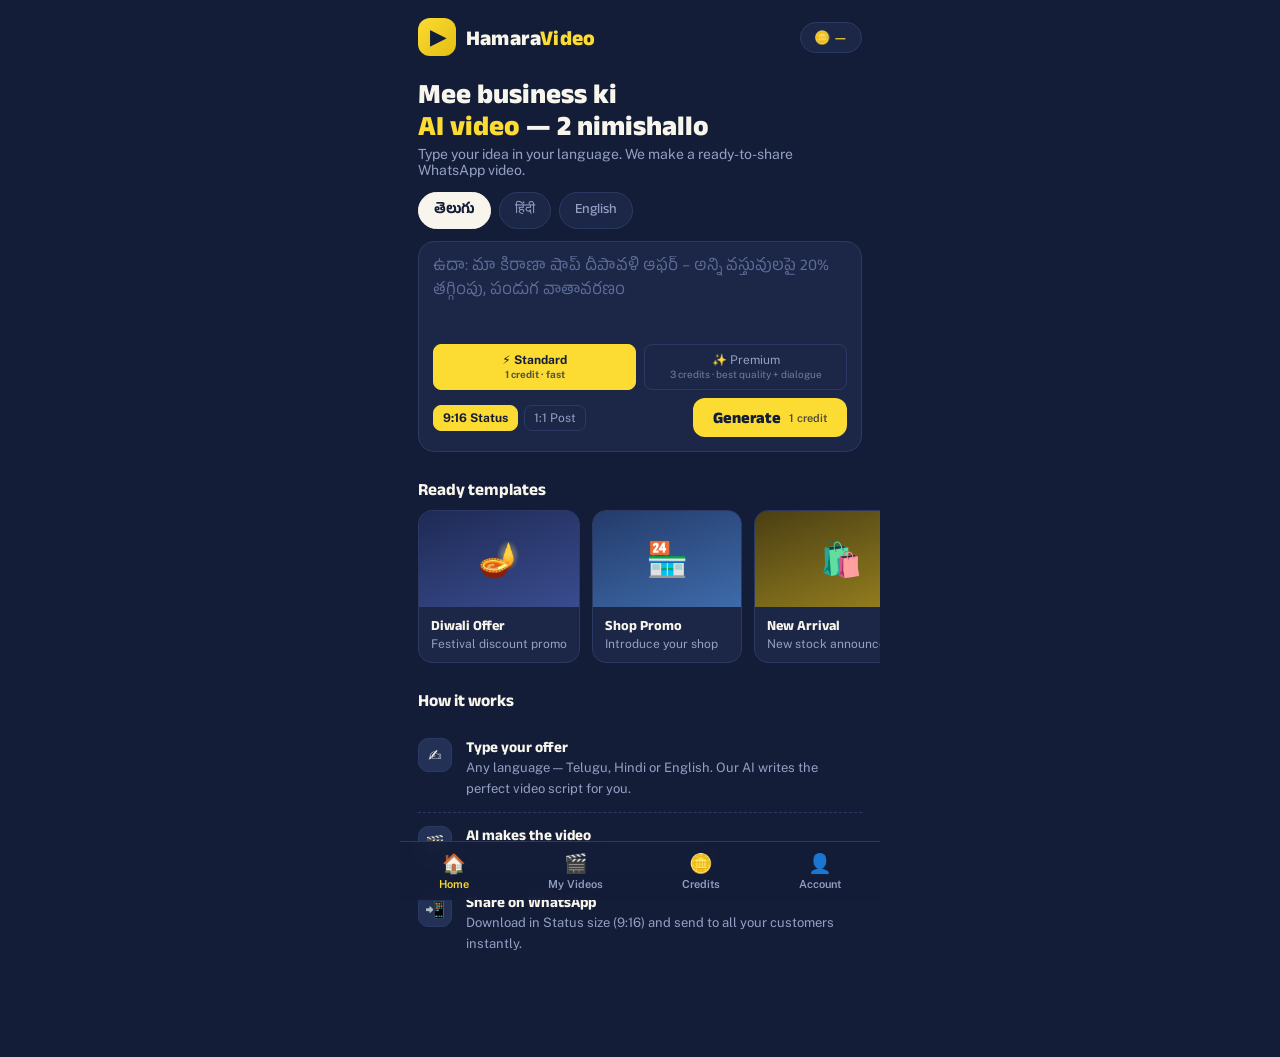
==== commit c4a747b8: "Two quality tiers: Standard (LTX Fast, 1 credit) and Premium (Google Veo 3.1 Fast, 3 credits) with t" ====
--- a/index.html
+++ b/index.html
@@ -126,6 +126,11 @@
   .sheet .switch{text-align:center;margin-top:12px;font-size:13.5px;color:var(--muted)}
   .sheet .switch a{color:var(--marigold);cursor:pointer;font-weight:600}
   .sheet .err{color:#FF8A8A;font-size:13px;margin-bottom:8px;display:none}
+  .sheet select{width:100%;background:var(--card);border:1px solid var(--line);border-radius:12px;color:var(--cream);font-size:16px;padding:13px 14px;margin-bottom:10px;outline:none;appearance:none}
+  .sheet label{display:block;font-size:12.5px;color:var(--muted);margin:2px 2px 6px}
+  .chip-group{display:flex;flex-wrap:wrap;gap:8px;margin-bottom:12px}
+  .chip-group .gchip{border:1px solid var(--line);background:var(--card);color:var(--muted);border-radius:999px;padding:7px 14px;font-size:13.5px;cursor:pointer}
+  .chip-group .gchip.active{background:var(--marigold);color:var(--ink);border-color:var(--marigold);font-weight:700}
 </style>
 </head>
 <body>
@@ -152,12 +157,16 @@
 
   <div class="prompt-card">
     <textarea id="prompt" placeholder="ఉదా: మా కిరాణా షాప్ దీపావళి ఆఫర్ – అన్ని వస్తువులపై 20% తగ్గింపు, పండుగ వాతావరణం"></textarea>
+    <div style="display:flex;gap:8px;margin-top:10px" id="qualityRow">
+      <span class="fmt active" data-q="standard" style="flex:1;text-align:center;padding:8px">⚡ Standard<br><small style="opacity:.7">1 credit · fast</small></span>
+      <span class="fmt" data-q="premium" style="flex:1;text-align:center;padding:8px">✨ Premium<br><small style="opacity:.7">3 credits · best quality + dialogue</small></span>
+    </div>
     <div class="prompt-foot">
       <div class="fmt-toggle">
         <span class="fmt active" data-ratio="9:16">9:16 Status</span>
         <span class="fmt" data-ratio="1:1">1:1 Post</span>
       </div>
-      <button class="gen-btn" id="genBtn">Generate <small>1 credit</small></button>
+      <button class="gen-btn" id="genBtn">Generate <small id="genCost">1 credit</small></button>
     </div>
   </div>
 </section>
@@ -239,6 +248,43 @@
   <a data-view="credits"><span class="ico">🪙</span>Credits</a>
   <a data-view="account"><span class="ico">👤</span>Account</a>
 </nav>
+
+<!-- ============ GUIDED TEMPLATE SHEET ============ -->
+<div class="overlay" id="tplOverlay">
+  <div class="sheet">
+    <h3 class="display" id="gTitle">Make your video</h3>
+    <p>Fill these — we'll build the perfect video description for you.</p>
+
+    <label>Business / shop name</label>
+    <input id="gName" type="text" placeholder="e.g. Sri Lakshmi Stores">
+
+    <label>Business type</label>
+    <select id="gType">
+      <option value="kirana / grocery shop">Kirana / General store</option>
+      <option value="clothes and saree shop">Clothes / Sarees</option>
+      <option value="jewellery shop">Jewellery</option>
+      <option value="mobile and electronics shop">Mobiles / Electronics</option>
+      <option value="restaurant / food">Restaurant / Food</option>
+      <option value="beauty salon">Salon / Beauty</option>
+      <option value="sweet shop">Sweets / Bakery</option>
+      <option value="furniture shop">Furniture</option>
+      <option value="shop">Other</option>
+    </select>
+
+    <label>Your offer (optional)</label>
+    <input id="gOffer" type="text" placeholder="e.g. 20% off on all items">
+
+    <label>Video style</label>
+    <div class="chip-group" id="gStyle">
+      <span class="gchip active" data-v="festive lights, diyas, warm golden glow, celebration">✨ Festive</span>
+      <span class="gchip" data-v="modern bright shop interior, clean premium look">🏬 Modern</span>
+      <span class="gchip" data-v="traditional Indian decor, flowers, rangoli, cultural warmth">🌺 Traditional</span>
+      <span class="gchip" data-v="luxury cinematic feel, elegant slow camera, rich colors">💎 Luxury</span>
+    </div>
+
+    <button class="primary" id="gDone">Create my video description</button>
+  </div>
+</div>
 
 <!-- ============ AUTH SHEET ============ -->
 <div class="overlay" id="authOverlay">
@@ -312,13 +358,21 @@
   }catch(e){}
 }
 
+async function fetchJSON(url, opts){
+  const r = await fetch(url, opts);
+  const text = await r.text();
+  let j;
+  try{ j = JSON.parse(text); }
+  catch(e){ throw new Error('Server error: ' + text.replace(/<[^>]*>/g,'').slice(0,140)); }
+  if(!r.ok) throw new Error(j.error || 'Request failed');
+  return j;
+}
+
 $('loginBtn').onclick = async ()=>{
   $('loginErr').style.display='none';
   try{
-    const r = await fetch('api/auth.php?action=login',{method:'POST',headers:{'Content-Type':'application/json'},
+    const j = await fetchJSON('api/auth.php?action=login',{method:'POST',headers:{'Content-Type':'application/json'},
       body:JSON.stringify({mobile:$('loginMobile').value, pin:$('loginPin').value})});
-    const j = await r.json();
-    if(!r.ok) throw new Error(j.error||'Login failed');
     setUser(j.user, j.token); closeAuth();
   }catch(e){ $('loginErr').textContent=e.message; $('loginErr').style.display='block'; }
 };
@@ -326,10 +380,8 @@
 $('regBtn').onclick = async ()=>{
   $('regErr').style.display='none';
   try{
-    const r = await fetch('api/auth.php?action=register',{method:'POST',headers:{'Content-Type':'application/json'},
+    const j = await fetchJSON('api/auth.php?action=register',{method:'POST',headers:{'Content-Type':'application/json'},
       body:JSON.stringify({name:$('regName').value, mobile:$('regMobile').value, pin:$('regPin').value})});
-    const j = await r.json();
-    if(!r.ok) throw new Error(j.error||'Could not create account');
     setUser(j.user, j.token); closeAuth();
   }catch(e){ $('regErr').textContent=e.message; $('regErr').style.display='block'; }
 };
@@ -355,14 +407,57 @@
     $('prompt').placeholder = PLACEHOLDERS[['te','hi','en'][i]];
   });
 });
-document.querySelectorAll('.fmt').forEach(f=>{
+let quality = 'standard';
+document.querySelectorAll('#qualityRow .fmt').forEach(f=>{
   f.addEventListener('click',()=>{
-    document.querySelectorAll('.fmt').forEach(x=>x.classList.remove('active'));
+    document.querySelectorAll('#qualityRow .fmt').forEach(x=>x.classList.remove('active'));
+    f.classList.add('active'); quality = f.dataset.q;
+    $('genCost').textContent = quality==='premium' ? '3 credits' : '1 credit';
+  });
+});
+document.querySelectorAll('.fmt-toggle .fmt').forEach(f=>{
+  f.addEventListener('click',()=>{
+    document.querySelectorAll('.fmt-toggle .fmt').forEach(x=>x.classList.remove('active'));
     f.classList.add('active'); ratio = f.dataset.ratio;
   });
 });
+/* ---------- guided templates ---------- */
+const OCCASIONS = {
+  'Diwali Offer':   'Diwali festival celebration, glowing diyas and lights',
+  'Shop Promo':     'grand shop promotion, welcoming happy customers',
+  'New Arrival':    'exciting new stock arrival reveal',
+  'Event Invite':   'grand opening celebration with ribbon cutting and flowers'
+};
+let gOccasion = '';
 document.querySelectorAll('.tpl').forEach(t=>{
-  t.addEventListener('click',()=>{ $('prompt').value = t.dataset.fill; $('prompt').focus(); window.scrollTo({top:0,behavior:'smooth'}); });
+  t.addEventListener('click',()=>{
+    const title = t.querySelector('.info b').textContent;
+    gOccasion = OCCASIONS[title] || '';
+    $('gTitle').textContent = title;
+    $('tplOverlay').classList.add('open');
+  });
+});
+$('tplOverlay').addEventListener('click',e=>{ if(e.target===$('tplOverlay')) $('tplOverlay').classList.remove('open'); });
+document.querySelectorAll('#gStyle .gchip').forEach(c=>{
+  c.addEventListener('click',()=>{
+    document.querySelectorAll('#gStyle .gchip').forEach(x=>x.classList.remove('active'));
+    c.classList.add('active');
+  });
+});
+$('gDone').addEventListener('click',()=>{
+  const name = $('gName').value.trim();
+  const type = $('gType').value;
+  const offer = $('gOffer').value.trim();
+  const style = document.querySelector('#gStyle .gchip.active').dataset.v;
+  let parts = [];
+  parts.push('Promotional video for ' + (name ? name + ', a ' : 'a ') + type + ' in India');
+  parts.push(gOccasion);
+  if(offer) parts.push('special offer: ' + offer);
+  parts.push(style);
+  $('prompt').value = parts.filter(Boolean).join('. ') + '.';
+  $('tplOverlay').classList.remove('open');
+  window.scrollTo({top:0,behavior:'smooth'});
+  $('prompt').focus();
 });
 
 /* ---------- generation ---------- */
@@ -389,31 +484,31 @@
   try{
     const headers = {'Content-Type':'application/json'};
     if(token) headers['Authorization'] = 'Bearer '+token;
-    const body = {prompt: promptText, aspect_ratio: ratio};
+    const body = {prompt: promptText, aspect_ratio: ratio, quality};
     if(!token && testAccess) body.access = testAccess;
     const res = await fetch('api/video-proxy.php?action=submit',{method:'POST', headers, body: JSON.stringify(body)});
     const j = await res.json();
     if(!res.ok || !j.request_id){
       if(res.status===401){ openAuth(); throw new Error('Please login to generate videos.'); }
-      if(j.no_credits){ showView('credits'); throw new Error('No credits left — choose a pack to continue.'); }
+      if(j.no_credits){ showView('credits'); throw new Error(j.error || 'Not enough credits — choose a pack to continue.'); }
       let msg = j.error || 'Submit failed';
       if(j.detail){ msg += ' — ' + JSON.stringify(j.detail).slice(0,300); }
       throw new Error(msg);
     }
-    if(user){ user.credits = Math.max(0, user.credits-1); $('creditsPill').textContent='🪙 '+user.credits+' credits'; }
-    pollStatus(j.request_id, Date.now());
+    if(user && j.credits_used){ user.credits = Math.max(0, user.credits - j.credits_used); $('creditsPill').textContent='🪙 '+user.credits+' credits'; }
+    pollStatus(j.request_id, Date.now(), j.quality||quality);
   }catch(e){ fail(e.message); }
 }
 
 function setStep(text, pct){ $('rStep').textContent = text; $('rBar').style.width = Math.min(pct,96)+'%'; }
 
-function pollStatus(rid, startedAt){
+function pollStatus(rid, startedAt, q){
   let ticks = 0;
   clearInterval(polling);
   polling = setInterval(async ()=>{
     ticks++;
     try{
-      let url = 'api/video-proxy.php?action=status&request_id='+encodeURIComponent(rid);
+      let url = 'api/video-proxy.php?action=status&request_id='+encodeURIComponent(rid)+'&quality='+encodeURIComponent(q||'standard');
       const headers = {};
       if(token) headers['Authorization']='Bearer '+token;
       else if(testAccess) url += '&access='+encodeURIComponent(testAccess);
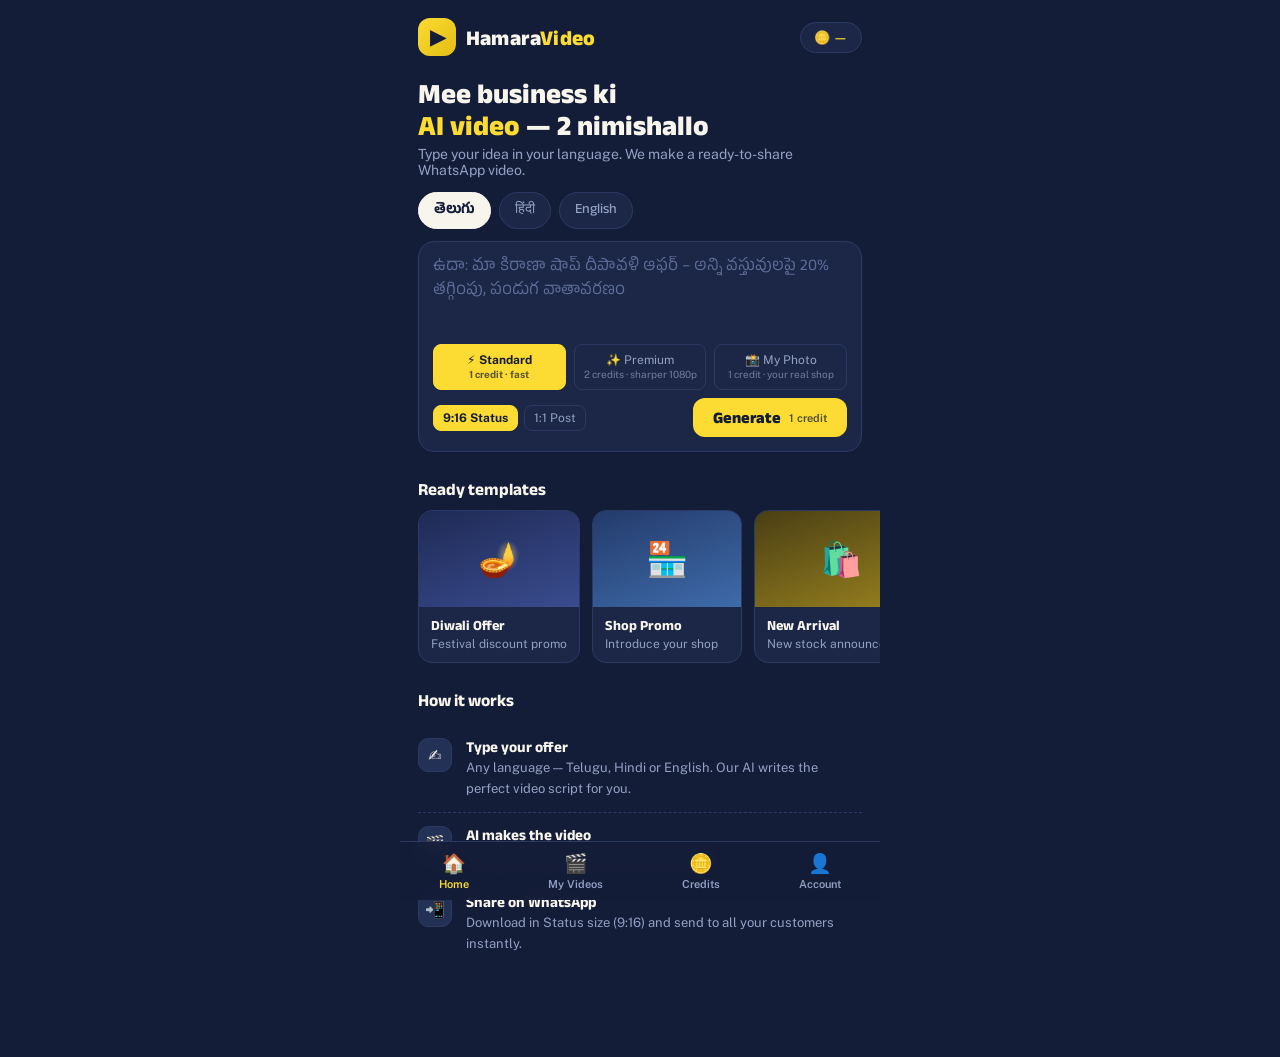
==== commit e521be9d: "Photo mode: upload your real shop/product photo and animate it (image-to-video), upload endpoint, mo" ====
--- a/index.html
+++ b/index.html
@@ -159,7 +159,17 @@
     <textarea id="prompt" placeholder="ఉదా: మా కిరాణా షాప్ దీపావళి ఆఫర్ – అన్ని వస్తువులపై 20% తగ్గింపు, పండుగ వాతావరణం"></textarea>
     <div style="display:flex;gap:8px;margin-top:10px" id="qualityRow">
       <span class="fmt active" data-q="standard" style="flex:1;text-align:center;padding:8px">⚡ Standard<br><small style="opacity:.7">1 credit · fast</small></span>
-      <span class="fmt" data-q="premium" style="flex:1;text-align:center;padding:8px">✨ Premium<br><small style="opacity:.7">3 credits · best quality + dialogue</small></span>
+      <span class="fmt" data-q="premium" style="flex:1;text-align:center;padding:8px">✨ Premium<br><small style="opacity:.7">2 credits · sharper 1080p</small></span>
+      <span class="fmt" data-q="photo" style="flex:1;text-align:center;padding:8px">📸 My Photo<br><small style="opacity:.7">1 credit · your real shop</small></span>
+    </div>
+    <div id="photoBox" style="display:none;margin-top:10px">
+      <input type="file" id="photoInput" accept="image/jpeg,image/png,image/webp" style="display:none">
+      <div id="photoPick" style="border:1px dashed var(--line);border-radius:12px;padding:16px;text-align:center;color:var(--muted);font-size:13.5px;cursor:pointer">📸 Tap to upload a photo of your shop or product</div>
+      <div id="photoPreviewWrap" style="display:none;position:relative">
+        <img id="photoPreview" style="width:100%;border-radius:12px;display:block">
+        <span id="photoRemove" style="position:absolute;top:8px;right:8px;background:rgba(20,29,56,.85);color:var(--cream);border-radius:99px;padding:5px 11px;font-size:12px;cursor:pointer">✕ Change</span>
+        <span id="photoStatus" style="position:absolute;bottom:8px;left:8px;background:rgba(20,29,56,.85);color:var(--marigold);border-radius:99px;padding:5px 11px;font-size:12px"></span>
+      </div>
     </div>
     <div class="prompt-foot">
       <div class="fmt-toggle">
@@ -181,6 +191,10 @@
     <video id="rVideo" controls playsinline style="width:100%;border-radius:12px;background:#000"></video>
     <a id="rDownload" href="#" download target="_blank" style="display:block;text-align:center;margin-top:10px;background:var(--marigold);color:var(--ink);font-family:'Anek Latin';font-weight:800;border-radius:12px;padding:11px;text-decoration:none">⬇ Download video</a>
   </div>
+  <details id="rScriptWrap" style="display:none;margin-top:12px">
+    <summary style="cursor:pointer;font-size:13px;color:var(--marigold);font-weight:600">🎬 See the AI script for this video</summary>
+    <div id="rScript" style="margin-top:8px;font-size:12.5px;color:var(--muted);line-height:1.6;background:var(--card2);border-radius:10px;padding:10px;white-space:pre-wrap"></div>
+  </details>
 </div>
 
 <div class="section-label"><h3 class="display">Ready templates</h3></div>
@@ -400,20 +414,58 @@
   hi: "उदा: हमारी किराना दुकान का दिवाली ऑफर – सभी सामान पर 20% छूट, त्योहार का माहौल",
   en: "e.g. Diwali offer at my kirana shop - 20% off on all items, festive mood"
 };
+let currentLang = 'te';
 document.querySelectorAll('.lang-chip').forEach((c,i)=>{
   c.addEventListener('click',()=>{
     document.querySelectorAll('.lang-chip').forEach(x=>x.classList.remove('active'));
     c.classList.add('active');
-    $('prompt').placeholder = PLACEHOLDERS[['te','hi','en'][i]];
+    currentLang = ['te','hi','en'][i];
+    if(quality!=='photo') $('prompt').placeholder = PLACEHOLDERS[currentLang];
   });
 });
 let quality = 'standard';
+let photoUrl = '';
 document.querySelectorAll('#qualityRow .fmt').forEach(f=>{
   f.addEventListener('click',()=>{
     document.querySelectorAll('#qualityRow .fmt').forEach(x=>x.classList.remove('active'));
     f.classList.add('active'); quality = f.dataset.q;
-    $('genCost').textContent = quality==='premium' ? '3 credits' : '1 credit';
+    $('genCost').textContent = quality==='premium' ? '2 credits' : '1 credit';
+    $('photoBox').style.display = quality==='photo' ? 'block' : 'none';
+    $('prompt').placeholder = quality==='photo'
+      ? 'Describe the feel — e.g. Diwali offer mood, warm lights, festive'
+      : PLACEHOLDERS[currentLang];
   });
+});
+
+$('photoPick').addEventListener('click',()=>$('photoInput').click());
+$('photoRemove').addEventListener('click',()=>{
+  photoUrl=''; $('photoInput').value='';
+  $('photoPreviewWrap').style.display='none'; $('photoPick').style.display='block';
+});
+$('photoInput').addEventListener('change', async ()=>{
+  const file = $('photoInput').files[0];
+  if(!file) return;
+  if(file.size > 8*1024*1024){ alert('Photo too large (max 8 MB)'); return; }
+  $('photoPreview').src = URL.createObjectURL(file);
+  $('photoPick').style.display='none';
+  $('photoPreviewWrap').style.display='block';
+  $('photoStatus').textContent='Uploading…';
+  photoUrl='';
+  try{
+    const fd = new FormData();
+    fd.append('photo', file);
+    if(!token && testAccess) fd.append('access', testAccess);
+    const headers = {};
+    if(token) headers['Authorization']='Bearer '+token;
+    const r = await fetch('api/upload.php',{method:'POST', headers, body: fd});
+    const j = await r.json();
+    if(!r.ok || !j.image_url) throw new Error(j.error||'Upload failed');
+    photoUrl = j.image_url;
+    $('photoStatus').textContent='✓ Ready';
+  }catch(e){
+    $('photoStatus').textContent='Upload failed';
+    alert(e.message);
+  }
 });
 document.querySelectorAll('.fmt-toggle .fmt').forEach(f=>{
   f.addEventListener('click',()=>{
@@ -468,6 +520,7 @@
 async function startGeneration(){
   const promptText = $('prompt').value.trim();
   if(promptText.length < 5){ alert('Please describe your video first.'); return; }
+  if(quality==='photo' && !photoUrl){ alert('Please upload your shop/product photo first.'); return; }
   if(!token && !testAccess){ openAuth(); return; }
 
   const genBtn = $('genBtn');
@@ -476,6 +529,7 @@
   const card = $('resultCard');
   card.style.display='block'; card.scrollIntoView({behavior:'smooth'});
   $('rVideoWrap').style.display='none';
+  $('rScriptWrap').style.display='none';
   $('rBarWrap').style.display='block';
   $('rTitle').textContent='Generating your video…';
   $('rSub').textContent='Please keep this page open. Takes about 1–3 minutes.';
@@ -485,6 +539,7 @@
     const headers = {'Content-Type':'application/json'};
     if(token) headers['Authorization'] = 'Bearer '+token;
     const body = {prompt: promptText, aspect_ratio: ratio, quality};
+    if(quality==='photo') body.image_url = photoUrl;
     if(!token && testAccess) body.access = testAccess;
     const res = await fetch('api/video-proxy.php?action=submit',{method:'POST', headers, body: JSON.stringify(body)});
     const j = await res.json();
@@ -496,6 +551,7 @@
       throw new Error(msg);
     }
     if(user && j.credits_used){ user.credits = Math.max(0, user.credits - j.credits_used); $('creditsPill').textContent='🪙 '+user.credits+' credits'; }
+    if(j.used_prompt){ $('rScript').textContent = j.used_prompt; $('rScriptWrap').style.display='block'; }
     pollStatus(j.request_id, Date.now(), j.quality||quality);
   }catch(e){ fail(e.message); }
 }
